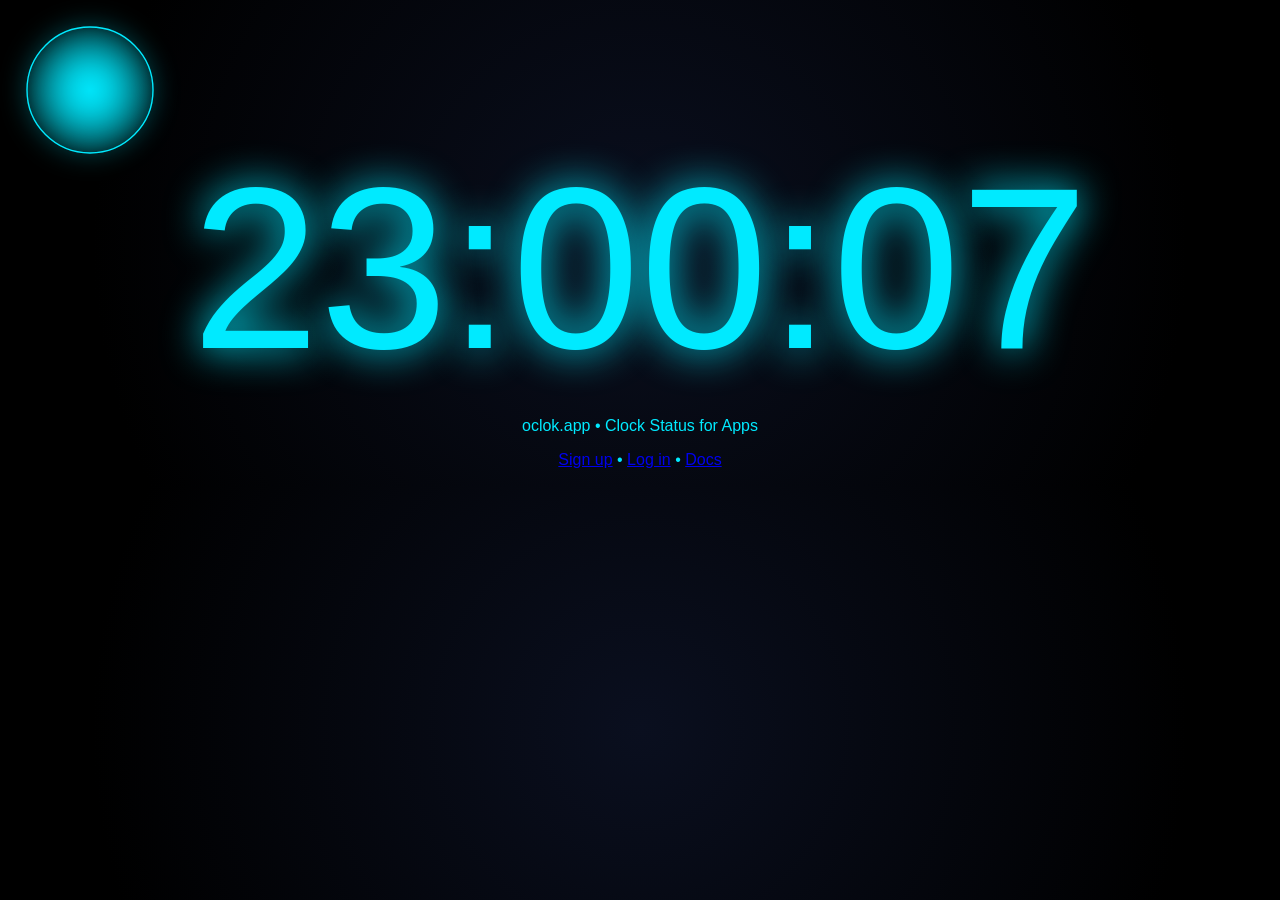
==== pages/index.html @ 4d7fb5c9 "Fix Vercel 404: restructure project files to correct paths - Add pages/ with index, signup, login, d" ====
<!DOCTYPE html>
<html lang="en">
<head>
<meta charset="UTF-8">
<title>oclok.app — Clock Status Platform</title>
<link rel="stylesheet" href="/public/styles.css">
<style>
  .globe {
    position: fixed;
    top: 20px;
    left: 20px;
    width: 140px;
    height: 140px;
    animation: spin 12s linear infinite;
    filter: drop-shadow(0 0 12px #00eaff);
  }
  @keyframes spin {
    from { transform: rotateY(0deg); }
    to { transform: rotateY(360deg); }
  }
  .clock {
    font-size: 18vw;
    text-shadow: 0 0 40px #00eaff;
  }
</style>
</head>
<body>
<img src="/public/globe.svg" class="globe">
<div class="main">
  <div id="clock" class="clock">00:00:00</div>
  <p>oclok.app • Clock Status for Apps</p>
  <p><a href="/signup">Sign up</a> • <a href="/login">Log in</a> • <a href="/docs">Docs</a></p>
</div>
<script src="/public/scripts/clock.js"></script>
</body>
</html>
---- public/styles.css ----
body {
  margin: 0;
  background: radial-gradient(circle at center, #0a0f1f, #000000 80%);
  color: #00eaff;
  font-family: 'Orbitron', sans-serif;
}

.main {
  text-align: center;
  padding-top: 15vh;
}

input, button {
  padding: 10px;
  margin: 5px;
  border-radius: 4px;
  border: 1px solid #00eaff55;
  background: #050811;
  color: #00eaff;
}
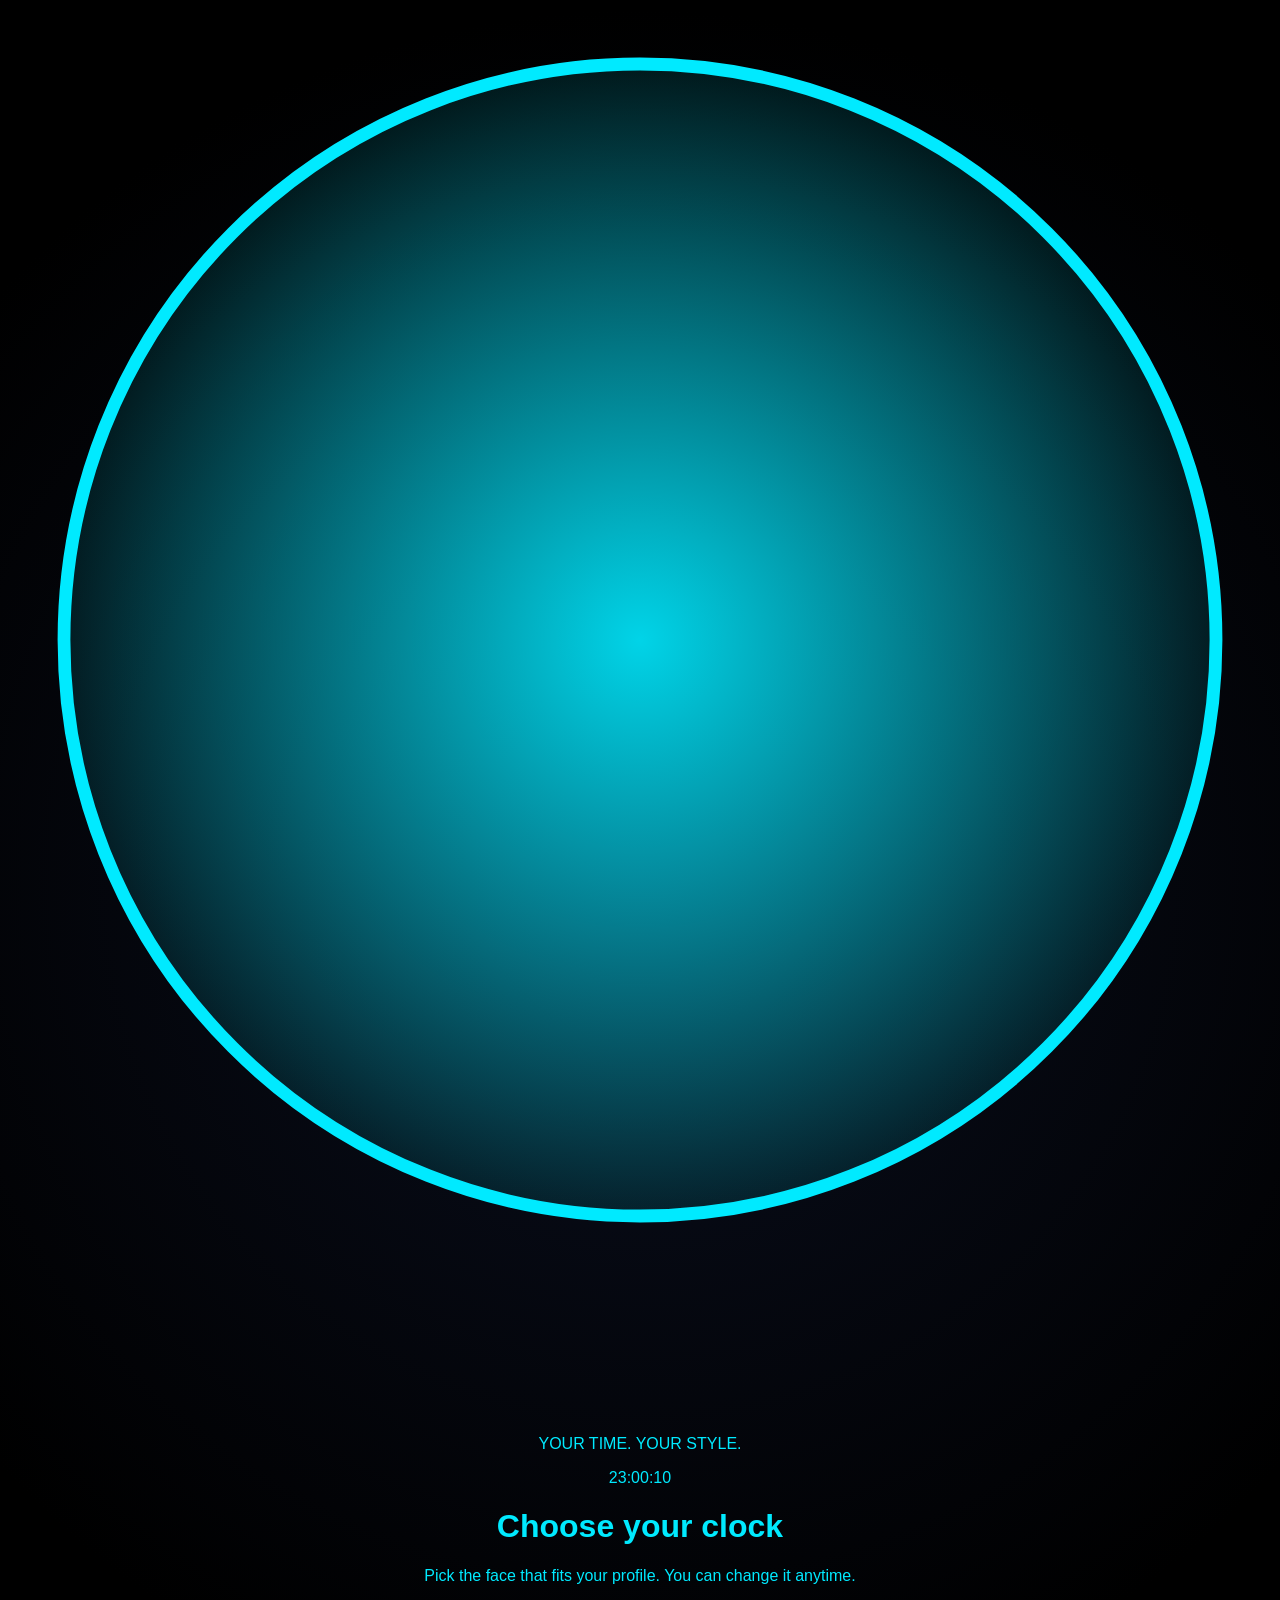
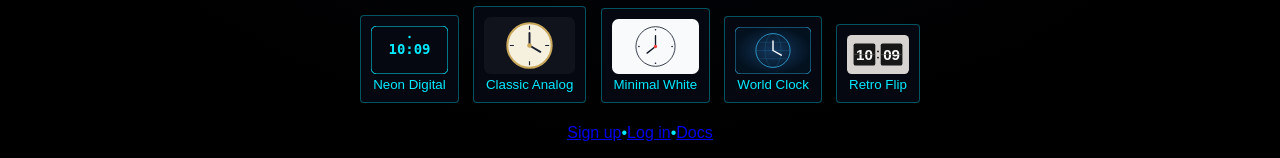
==== commit 12dc887b: "Restore selectable clock gallery in pages/index.html" ====
--- a/pages/index.html
+++ b/pages/index.html
@@ -2,35 +2,43 @@
 <html lang="en">
 <head>
 <meta charset="UTF-8">
-<title>oclok.app — Clock Status Platform</title>
+<meta name="viewport" content="width=device-width, initial-scale=1">
+<title>oclok.app — Choose Your Clock</title>
 <link rel="stylesheet" href="/public/styles.css">
-<style>
-  .globe {
-    position: fixed;
-    top: 20px;
-    left: 20px;
-    width: 140px;
-    height: 140px;
-    animation: spin 12s linear infinite;
-    filter: drop-shadow(0 0 12px #00eaff);
-  }
-  @keyframes spin {
-    from { transform: rotateY(0deg); }
-    to { transform: rotateY(360deg); }
-  }
-  .clock {
-    font-size: 18vw;
-    text-shadow: 0 0 40px #00eaff;
-  }
-</style>
 </head>
-<body>
-<img src="/public/globe.svg" class="globe">
-<div class="main">
-  <div id="clock" class="clock">00:00:00</div>
-  <p>oclok.app • Clock Status for Apps</p>
-  <p><a href="/signup">Sign up</a> • <a href="/login">Log in</a> • <a href="/docs">Docs</a></p>
-</div>
+<body data-clock="neon">
+<img src="/public/globe.svg" class="globe" alt="">
+<main class="main home">
+  <p class="eyebrow">YOUR TIME. YOUR STYLE.</p>
+  <div id="clock" class="clock" aria-live="polite">00:00:00</div>
+  <h1>Choose your clock</h1>
+  <p class="intro">Pick the face that fits your profile. You can change it anytime.</p>
+
+  <section class="clock-grid" aria-label="Clock choices">
+    <button class="clock-choice selected" data-style="neon" aria-pressed="true">
+      <img src="/public/clocks/neon-digital.svg" alt="Neon digital clock">
+      <span>Neon Digital</span>
+    </button>
+    <button class="clock-choice" data-style="classic" aria-pressed="false">
+      <img src="/public/clocks/classic-analog.svg" alt="Classic analog clock">
+      <span>Classic Analog</span>
+    </button>
+    <button class="clock-choice" data-style="minimal" aria-pressed="false">
+      <img src="/public/clocks/minimal-white.svg" alt="Minimal white clock">
+      <span>Minimal White</span>
+    </button>
+    <button class="clock-choice" data-style="world" aria-pressed="false">
+      <img src="/public/clocks/world-clock.svg" alt="World clock">
+      <span>World Clock</span>
+    </button>
+    <button class="clock-choice" data-style="flip" aria-pressed="false">
+      <img src="/public/clocks/flip-clock.svg" alt="Retro flip clock">
+      <span>Retro Flip</span>
+    </button>
+  </section>
+
+  <p class="nav-links"><a href="/signup">Sign up</a><span>•</span><a href="/login">Log in</a><span>•</span><a href="/docs">Docs</a></p>
+</main>
 <script src="/public/scripts/clock.js"></script>
 </body>
 </html>
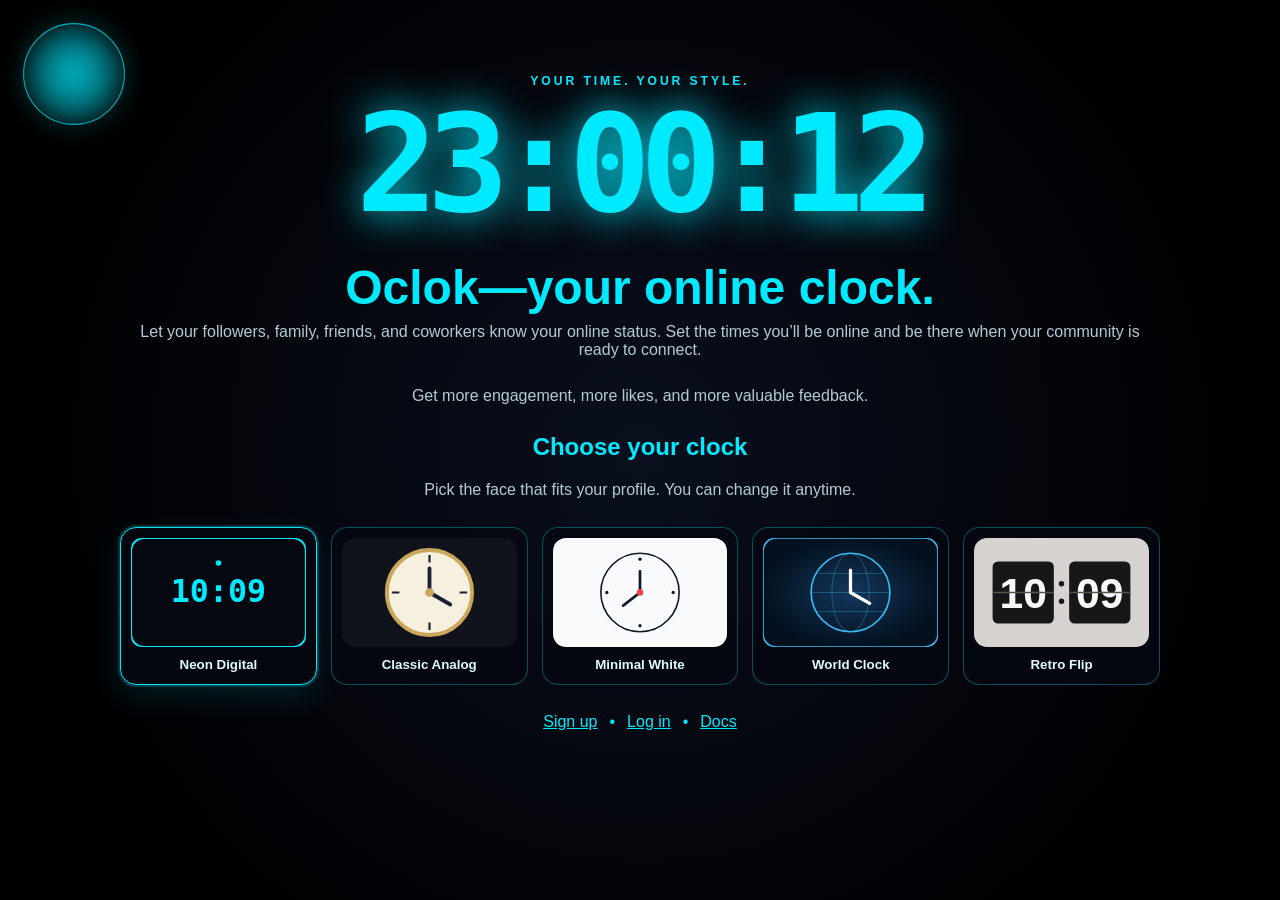
==== commit 2dff6bf0: "Add Oclok landing page introduction" ====
--- a/pages/index.html
+++ b/pages/index.html
@@ -3,7 +3,7 @@
 <head>
 <meta charset="UTF-8">
 <meta name="viewport" content="width=device-width, initial-scale=1">
-<title>oclok.app — Choose Your Clock</title>
+<title>oclok.app — Your Online Clock</title>
 <link rel="stylesheet" href="/public/styles.css">
 </head>
 <body data-clock="neon">
@@ -11,7 +11,14 @@
 <main class="main home">
   <p class="eyebrow">YOUR TIME. YOUR STYLE.</p>
   <div id="clock" class="clock" aria-live="polite">00:00:00</div>
-  <h1>Choose your clock</h1>
+
+  <section class="landing-intro">
+    <h1>Oclok—your online clock.</h1>
+    <p class="intro">Let your followers, family, friends, and coworkers know your online status. Set the times you’ll be online and be there when your community is ready to connect.</p>
+    <p class="intro">Get more engagement, more likes, and more valuable feedback.</p>
+  </section>
+
+  <h2>Choose your clock</h2>
   <p class="intro">Pick the face that fits your profile. You can change it anytime.</p>
 
   <section class="clock-grid" aria-label="Clock choices">
--- a/public/styles.css
+++ b/public/styles.css
@@ -1,20 +1,131 @@
+:root {
+  color-scheme: dark;
+  --accent: #00eaff;
+  --surface: rgba(5, 8, 17, .82);
+  --border: rgba(0, 234, 255, .32);
+}
+
+* { box-sizing: border-box; }
+
 body {
   margin: 0;
-  background: radial-gradient(circle at center, #0a0f1f, #000000 80%);
-  color: #00eaff;
-  font-family: 'Orbitron', sans-serif;
+  min-height: 100vh;
+  background: radial-gradient(circle at center, #0a0f1f, #000 80%);
+  color: var(--accent);
+  font-family: Arial, Helvetica, sans-serif;
 }
 
+a { color: var(--accent); }
+
 .main {
+  width: min(1040px, calc(100% - 32px));
+  margin: 0 auto;
   text-align: center;
-  padding-top: 15vh;
+  padding: 15vh 0 48px;
 }
+
+.home { padding-top: 74px; }
+
+.globe {
+  position: fixed;
+  z-index: -1;
+  top: 18px;
+  left: 18px;
+  width: 112px;
+  height: 112px;
+  animation: spin 12s linear infinite;
+  filter: drop-shadow(0 0 12px var(--accent));
+  opacity: .72;
+}
+
+@keyframes spin {
+  from { transform: rotateY(0deg); }
+  to { transform: rotateY(360deg); }
+}
+
+.eyebrow {
+  margin: 0 0 8px;
+  letter-spacing: .24em;
+  font-size: .76rem;
+  font-weight: 700;
+}
+
+.clock {
+  margin: 0 auto;
+  font-family: ui-monospace, SFMono-Regular, Menlo, monospace;
+  font-size: clamp(3.2rem, 11vw, 8.5rem);
+  font-weight: 800;
+  line-height: 1;
+  letter-spacing: -.08em;
+  text-shadow: 0 0 40px var(--accent);
+  transition: all .25s ease;
+}
+
+h1 { margin: 28px 0 8px; font-size: clamp(1.8rem, 4vw, 3rem); }
+.intro { margin: 0 auto 28px; color: #b4cbd4; }
+
+.clock-grid {
+  display: grid;
+  grid-template-columns: repeat(5, minmax(0, 1fr));
+  gap: 14px;
+}
+
+.clock-choice {
+  margin: 0;
+  padding: 10px;
+  border: 1px solid var(--border);
+  border-radius: 16px;
+  background: var(--surface);
+  color: #dffcff;
+  cursor: pointer;
+  transition: transform .2s ease, border-color .2s ease, box-shadow .2s ease;
+}
+
+.clock-choice:hover { transform: translateY(-4px); }
+.clock-choice.selected {
+  border-color: var(--accent);
+  box-shadow: 0 0 0 2px rgba(0, 234, 255, .2), 0 12px 30px rgba(0, 234, 255, .12);
+}
+
+.clock-choice img {
+  display: block;
+  width: 100%;
+  aspect-ratio: 8 / 5;
+  object-fit: cover;
+  border-radius: 10px;
+}
+
+.clock-choice span {
+  display: block;
+  padding: 10px 2px 2px;
+  font-weight: 700;
+}
+
+.nav-links { display: flex; justify-content: center; gap: 12px; margin-top: 28px; }
+
+body[data-clock="classic"] { --accent: #d7b86a; }
+body[data-clock="classic"] .clock { font-family: Georgia, serif; letter-spacing: 0; }
+body[data-clock="minimal"] { --accent: #f8fafc; background: #111827; }
+body[data-clock="minimal"] .clock { text-shadow: none; font-weight: 300; }
+body[data-clock="world"] { --accent: #38bdf8; background: radial-gradient(circle, #14375c, #020617 76%); }
+body[data-clock="flip"] { --accent: #fafafa; background: #292524; }
+body[data-clock="flip"] .clock { padding: .16em .22em; width: fit-content; border-radius: 14px; background: #0a0a0a; text-shadow: none; }
 
 input, button {
   padding: 10px;
   margin: 5px;
-  border-radius: 4px;
-  border: 1px solid #00eaff55;
+  border-radius: 6px;
+  border: 1px solid var(--border);
   background: #050811;
-  color: #00eaff;
+  color: var(--accent);
 }
+
+@media (max-width: 820px) {
+  .clock-grid { grid-template-columns: repeat(2, 1fr); }
+  .globe { width: 70px; height: 70px; }
+}
+
+@media (max-width: 480px) {
+  .clock-grid { grid-template-columns: 1fr; }
+  .main { width: min(100% - 22px, 1040px); }
+}
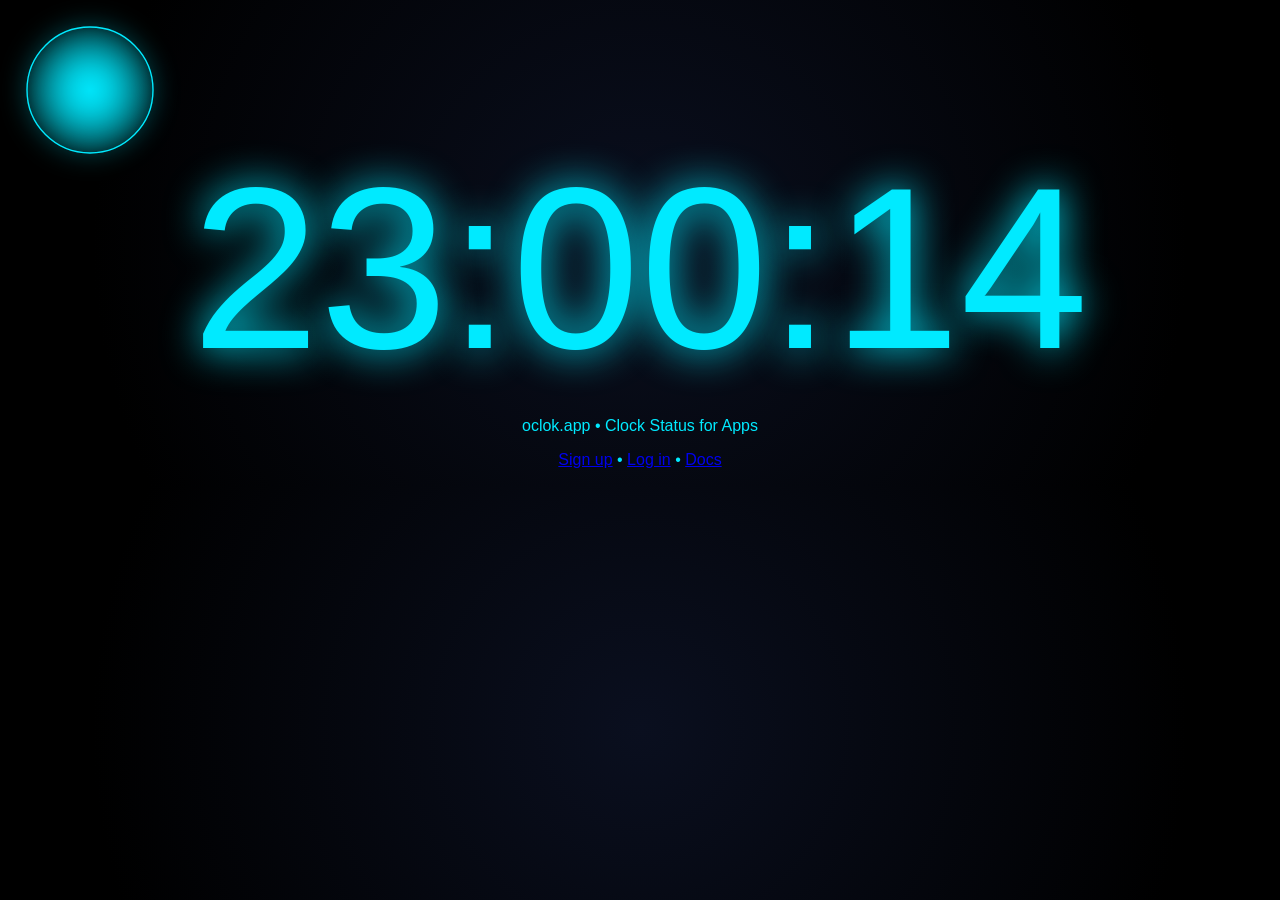
==== commit f3dc46ba: "Merge 4d7fb5c971258075ea5968f83bbd15cb8e892c34 into 697e8592795cb48a5cd85bc0a993f4122495575b" ====
--- a/pages/index.html
+++ b/pages/index.html
@@ -2,50 +2,35 @@
 <html lang="en">
 <head>
 <meta charset="UTF-8">
-<meta name="viewport" content="width=device-width, initial-scale=1">
-<title>oclok.app — Your Online Clock</title>
+<title>oclok.app — Clock Status Platform</title>
 <link rel="stylesheet" href="/public/styles.css">
+<style>
+  .globe {
+    position: fixed;
+    top: 20px;
+    left: 20px;
+    width: 140px;
+    height: 140px;
+    animation: spin 12s linear infinite;
+    filter: drop-shadow(0 0 12px #00eaff);
+  }
+  @keyframes spin {
+    from { transform: rotateY(0deg); }
+    to { transform: rotateY(360deg); }
+  }
+  .clock {
+    font-size: 18vw;
+    text-shadow: 0 0 40px #00eaff;
+  }
+</style>
 </head>
-<body data-clock="neon">
-<img src="/public/globe.svg" class="globe" alt="">
-<main class="main home">
-  <p class="eyebrow">YOUR TIME. YOUR STYLE.</p>
-  <div id="clock" class="clock" aria-live="polite">00:00:00</div>
-
-  <section class="landing-intro">
-    <h1>Oclok—your online clock.</h1>
-    <p class="intro">Let your followers, family, friends, and coworkers know your online status. Set the times you’ll be online and be there when your community is ready to connect.</p>
-    <p class="intro">Get more engagement, more likes, and more valuable feedback.</p>
-  </section>
-
-  <h2>Choose your clock</h2>
-  <p class="intro">Pick the face that fits your profile. You can change it anytime.</p>
-
-  <section class="clock-grid" aria-label="Clock choices">
-    <button class="clock-choice selected" data-style="neon" aria-pressed="true">
-      <img src="/public/clocks/neon-digital.svg" alt="Neon digital clock">
-      <span>Neon Digital</span>
-    </button>
-    <button class="clock-choice" data-style="classic" aria-pressed="false">
-      <img src="/public/clocks/classic-analog.svg" alt="Classic analog clock">
-      <span>Classic Analog</span>
-    </button>
-    <button class="clock-choice" data-style="minimal" aria-pressed="false">
-      <img src="/public/clocks/minimal-white.svg" alt="Minimal white clock">
-      <span>Minimal White</span>
-    </button>
-    <button class="clock-choice" data-style="world" aria-pressed="false">
-      <img src="/public/clocks/world-clock.svg" alt="World clock">
-      <span>World Clock</span>
-    </button>
-    <button class="clock-choice" data-style="flip" aria-pressed="false">
-      <img src="/public/clocks/flip-clock.svg" alt="Retro flip clock">
-      <span>Retro Flip</span>
-    </button>
-  </section>
-
-  <p class="nav-links"><a href="/signup">Sign up</a><span>•</span><a href="/login">Log in</a><span>•</span><a href="/docs">Docs</a></p>
-</main>
+<body>
+<img src="/public/globe.svg" class="globe">
+<div class="main">
+  <div id="clock" class="clock">00:00:00</div>
+  <p>oclok.app • Clock Status for Apps</p>
+  <p><a href="/signup">Sign up</a> • <a href="/login">Log in</a> • <a href="/docs">Docs</a></p>
+</div>
 <script src="/public/scripts/clock.js"></script>
 </body>
 </html>
--- a/public/styles.css
+++ b/public/styles.css
@@ -1,131 +1,20 @@
-:root {
-  color-scheme: dark;
-  --accent: #00eaff;
-  --surface: rgba(5, 8, 17, .82);
-  --border: rgba(0, 234, 255, .32);
+body {
+  margin: 0;
+  background: radial-gradient(circle at center, #0a0f1f, #000000 80%);
+  color: #00eaff;
+  font-family: 'Orbitron', sans-serif;
 }
 
-* { box-sizing: border-box; }
-
-body {
-  margin: 0;
-  min-height: 100vh;
-  background: radial-gradient(circle at center, #0a0f1f, #000 80%);
-  color: var(--accent);
-  font-family: Arial, Helvetica, sans-serif;
+.main {
+  text-align: center;
+  padding-top: 15vh;
 }
-
-a { color: var(--accent); }
-
-.main {
-  width: min(1040px, calc(100% - 32px));
-  margin: 0 auto;
-  text-align: center;
-  padding: 15vh 0 48px;
-}
-
-.home { padding-top: 74px; }
-
-.globe {
-  position: fixed;
-  z-index: -1;
-  top: 18px;
-  left: 18px;
-  width: 112px;
-  height: 112px;
-  animation: spin 12s linear infinite;
-  filter: drop-shadow(0 0 12px var(--accent));
-  opacity: .72;
-}
-
-@keyframes spin {
-  from { transform: rotateY(0deg); }
-  to { transform: rotateY(360deg); }
-}
-
-.eyebrow {
-  margin: 0 0 8px;
-  letter-spacing: .24em;
-  font-size: .76rem;
-  font-weight: 700;
-}
-
-.clock {
-  margin: 0 auto;
-  font-family: ui-monospace, SFMono-Regular, Menlo, monospace;
-  font-size: clamp(3.2rem, 11vw, 8.5rem);
-  font-weight: 800;
-  line-height: 1;
-  letter-spacing: -.08em;
-  text-shadow: 0 0 40px var(--accent);
-  transition: all .25s ease;
-}
-
-h1 { margin: 28px 0 8px; font-size: clamp(1.8rem, 4vw, 3rem); }
-.intro { margin: 0 auto 28px; color: #b4cbd4; }
-
-.clock-grid {
-  display: grid;
-  grid-template-columns: repeat(5, minmax(0, 1fr));
-  gap: 14px;
-}
-
-.clock-choice {
-  margin: 0;
-  padding: 10px;
-  border: 1px solid var(--border);
-  border-radius: 16px;
-  background: var(--surface);
-  color: #dffcff;
-  cursor: pointer;
-  transition: transform .2s ease, border-color .2s ease, box-shadow .2s ease;
-}
-
-.clock-choice:hover { transform: translateY(-4px); }
-.clock-choice.selected {
-  border-color: var(--accent);
-  box-shadow: 0 0 0 2px rgba(0, 234, 255, .2), 0 12px 30px rgba(0, 234, 255, .12);
-}
-
-.clock-choice img {
-  display: block;
-  width: 100%;
-  aspect-ratio: 8 / 5;
-  object-fit: cover;
-  border-radius: 10px;
-}
-
-.clock-choice span {
-  display: block;
-  padding: 10px 2px 2px;
-  font-weight: 700;
-}
-
-.nav-links { display: flex; justify-content: center; gap: 12px; margin-top: 28px; }
-
-body[data-clock="classic"] { --accent: #d7b86a; }
-body[data-clock="classic"] .clock { font-family: Georgia, serif; letter-spacing: 0; }
-body[data-clock="minimal"] { --accent: #f8fafc; background: #111827; }
-body[data-clock="minimal"] .clock { text-shadow: none; font-weight: 300; }
-body[data-clock="world"] { --accent: #38bdf8; background: radial-gradient(circle, #14375c, #020617 76%); }
-body[data-clock="flip"] { --accent: #fafafa; background: #292524; }
-body[data-clock="flip"] .clock { padding: .16em .22em; width: fit-content; border-radius: 14px; background: #0a0a0a; text-shadow: none; }
 
 input, button {
   padding: 10px;
   margin: 5px;
-  border-radius: 6px;
-  border: 1px solid var(--border);
+  border-radius: 4px;
+  border: 1px solid #00eaff55;
   background: #050811;
-  color: var(--accent);
+  color: #00eaff;
 }
-
-@media (max-width: 820px) {
-  .clock-grid { grid-template-columns: repeat(2, 1fr); }
-  .globe { width: 70px; height: 70px; }
-}
-
-@media (max-width: 480px) {
-  .clock-grid { grid-template-columns: 1fr; }
-  .main { width: min(100% - 22px, 1040px); }
-}
